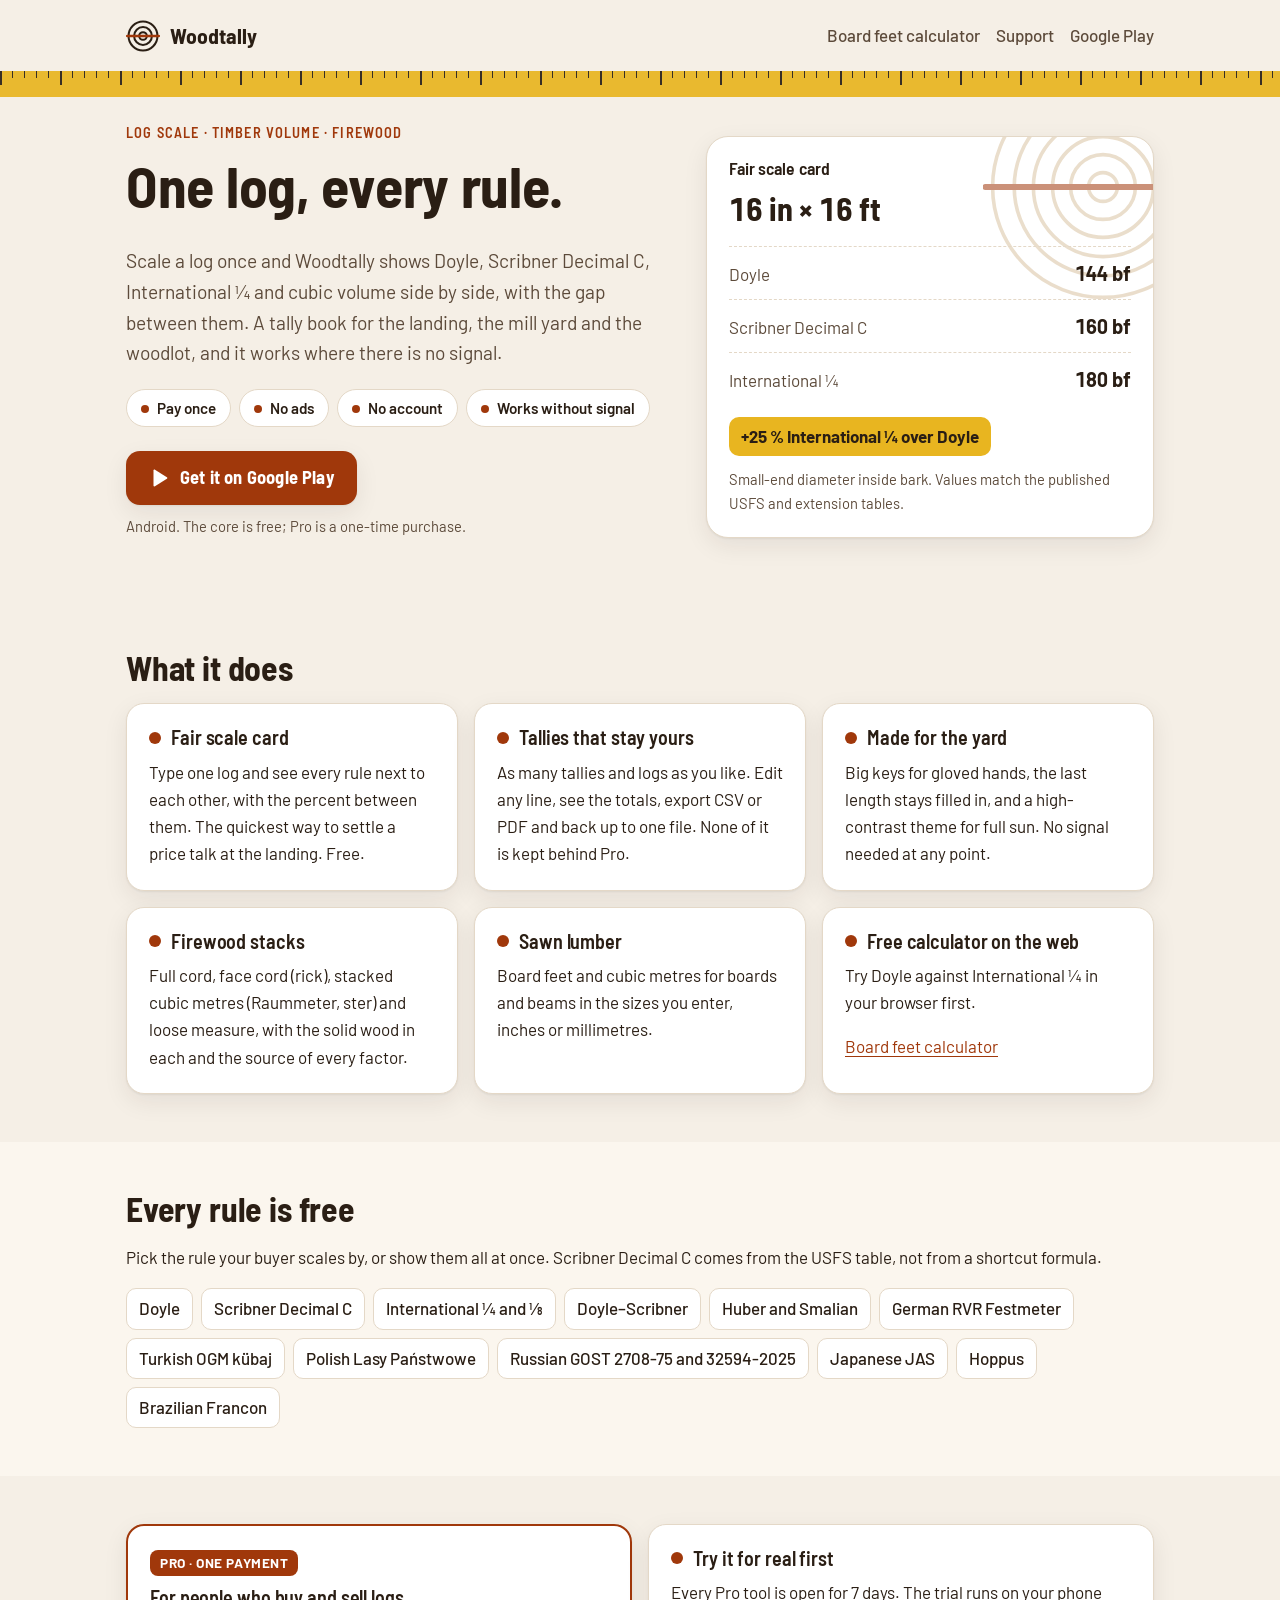
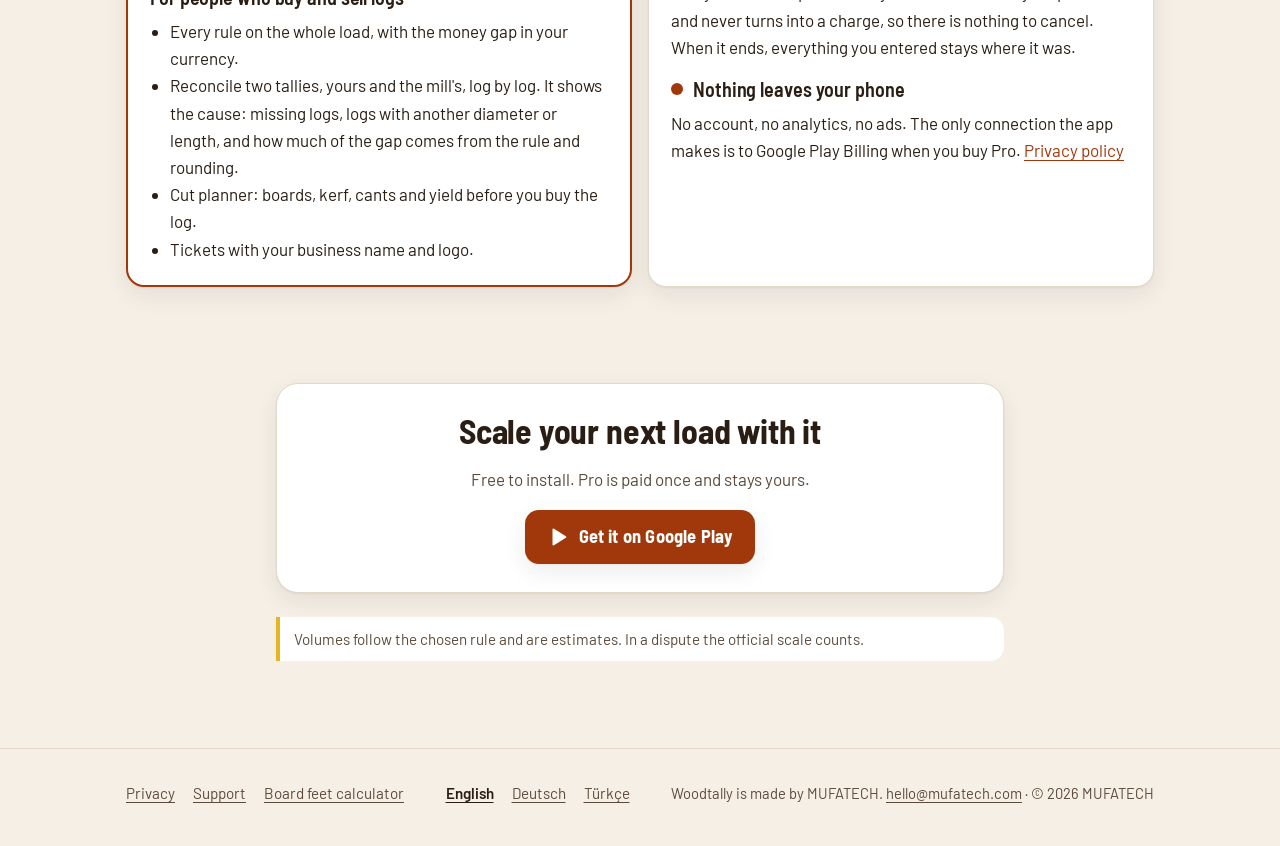
==== index.html @ 4776c8a7 "Site (EN/DE/TR: landing, privacy, support, free calculators, Impressum placeholder), English Play li" ====
<!doctype html>
<html lang="en">
<head>
  <meta charset="utf-8">
  <meta name="viewport" content="width=device-width, initial-scale=1">
  <title>Woodtally: log scale, board feet and firewood calculator</title>
  <meta name="description" content="One log, every rule. Doyle, Scribner Decimal C and International ¼ side by side, log tallies, cords and Festmeter. Works offline, no ads, pay once. For Android.">
  <link rel="canonical" href="https://mufa-tech.github.io/woodtally/">
  <link rel="alternate" hreflang="en" href="https://mufa-tech.github.io/woodtally/">
  <link rel="alternate" hreflang="de" href="https://mufa-tech.github.io/woodtally/de/">
  <link rel="alternate" hreflang="tr" href="https://mufa-tech.github.io/woodtally/tr/">
  <link rel="alternate" hreflang="x-default" href="https://mufa-tech.github.io/woodtally/">
  <meta property="og:type" content="website">
  <meta property="og:site_name" content="Woodtally">
  <meta property="og:title" content="Woodtally: log scale, board feet and firewood calculator">
  <meta property="og:description" content="One log, every rule. Doyle, Scribner Decimal C and International ¼ side by side, log tallies, cords and Festmeter. Works offline, no ads, pay once. For Android.">
  <meta property="og:url" content="https://mufa-tech.github.io/woodtally/">
  <meta property="og:locale" content="en_US">
  <meta property="og:locale:alternate" content="de_DE">
  <meta property="og:locale:alternate" content="tr_TR">
  <meta name="theme-color" content="#F5EFE6" media="(prefers-color-scheme: light)">
  <meta name="theme-color" content="#17120D" media="(prefers-color-scheme: dark)">
  <link rel="icon" href="favicon.svg" type="image/svg+xml">
  <link rel="preconnect" href="https://fonts.googleapis.com">
  <link rel="preconnect" href="https://fonts.gstatic.com" crossorigin>
  <link rel="stylesheet" href="https://fonts.googleapis.com/css2?family=Barlow:wght@400;500;600;700&amp;family=Barlow+Semi+Condensed:wght@600;700&amp;display=swap">
  <link rel="stylesheet" href="style.css">
</head>
<body>
  <a class="skip" href="#main">Skip to content</a>
  <header class="top">
    <div class="wrap">
      <a class="brand" href="./" aria-label="Woodtally home"><svg class="mark" viewBox="0 0 40 40" aria-hidden="true" focusable="false"><g class="rings" fill="none" stroke-width="2.4"><circle cx="20" cy="20" r="17"/><circle cx="20" cy="20" r="10.5"/><circle cx="20" cy="20" r="4.5"/></g><line class="cut" x1="1.5" y1="20" x2="38.5" y2="20" stroke-width="3.2" stroke-linecap="round"/></svg><span>Woodtally</span></a>
      <nav class="nav" aria-label="Woodtally">
        <a href="board-feet-calculator.html">Board feet calculator</a>
        <a href="support.html">Support</a>
        <a href="https://play.google.com/store/apps/details?id=com.mufatech.woodtally" rel="noopener">Google Play</a>
      </nav>
    </div>
  </header>
  <div class="tape" role="presentation"></div>
  <main id="main">
    <section class="hero">
      <div class="wrap">
        <div>
          <p class="kicker">Log scale · Timber volume · Firewood</p>
          <h1>One log, every rule.</h1>
          <p class="lead">Scale a log once and Woodtally shows Doyle, Scribner Decimal C, International ¼ and cubic volume side by side, with the gap between them. A tally book for the landing, the mill yard and the woodlot, and it works where there is no signal.</p>
          <ul class="chips" aria-label="In short">
            <li>Pay once</li><li>No ads</li><li>No account</li><li>Works without signal</li>
          </ul>
          <a class="btn " href="https://play.google.com/store/apps/details?id=com.mufatech.woodtally" rel="noopener"><svg viewBox="0 0 24 24" aria-hidden="true" focusable="false"><path d="M6 3.8v16.4c0 .8.9 1.3 1.6.9l13-8.2c.6-.4.6-1.4 0-1.8l-13-8.2C6.9 2.5 6 3 6 3.8z" fill="currentColor"/></svg><span>Get it on Google Play</span></a>
          <p class="small" style="margin-top:10px">Android. The core is free; Pro is a one-time purchase.</p>
        </div>
        <figure class="scale-card" aria-label="Example: fair scale card for one log">
          <svg class="grain" viewBox="0 0 200 200" aria-hidden="true" focusable="false"><g fill="none" stroke-width="3"><circle cx="100" cy="100" r="92"/><circle cx="100" cy="100" r="74"/><circle cx="100" cy="100" r="58"/><circle cx="100" cy="100" r="42"/><circle cx="100" cy="100" r="27"/><circle cx="100" cy="100" r="12"/></g><line x1="2" y1="100" x2="198" y2="100" stroke-width="5" stroke-linecap="round"/></svg>
          <h2>Fair scale card</h2>
          <div class="dims">16 in × 16 ft</div>
          <ul class="rows">
            <li><span>Doyle</span><span class="v">144 bf</span></li>
            <li><span>Scribner Decimal C</span><span class="v">160 bf</span></li>
            <li><span>International ¼</span><span class="v">180 bf</span></li>
          </ul>
          <div class="gap">+25 % International ¼ over Doyle</div>
          <figcaption class="small" style="margin-top:12px;position:relative">Small-end diameter inside bark. Values match the published USFS and extension tables.</figcaption>
        </figure>
      </div>
    </section>
    <div class="wrap">
      <!-- Screenshots placeholder: images are added later -->
      <div class="shots"></div>
    </div>
    <section>
      <div class="wrap">
        <h2>What it does</h2>
        <div class="grid grid-3">
          <div class="card"><h3><span class="dot"></span>Fair scale card</h3><p>Type one log and see every rule next to each other, with the percent between them. The quickest way to settle a price talk at the landing. Free.</p></div>
          <div class="card"><h3><span class="dot"></span>Tallies that stay yours</h3><p>As many tallies and logs as you like. Edit any line, see the totals, export CSV or PDF and back up to one file. None of it is kept behind Pro.</p></div>
          <div class="card"><h3><span class="dot"></span>Made for the yard</h3><p>Big keys for gloved hands, the last length stays filled in, and a high-contrast theme for full sun. No signal needed at any point.</p></div>
          <div class="card"><h3><span class="dot"></span>Firewood stacks</h3><p>Full cord, face cord (rick), stacked cubic metres (Raummeter, ster) and loose measure, with the solid wood in each and the source of every factor.</p></div>
          <div class="card"><h3><span class="dot"></span>Sawn lumber</h3><p>Board feet and cubic metres for boards and beams in the sizes you enter, inches or millimetres.</p></div>
          <div class="card"><h3><span class="dot"></span>Free calculator on the web</h3><p>Try Doyle against International ¼ in your browser first.</p><p><a href="board-feet-calculator.html">Board feet calculator</a></p></div>
        </div>
      </div>
    </section>
    <section class="alt">
      <div class="wrap">
        <h2>Every rule is free</h2>
        <p>Pick the rule your buyer scales by, or show them all at once. Scribner Decimal C comes from the USFS table, not from a shortcut formula.</p>
        <ul class="rules">
          <li>Doyle</li><li>Scribner Decimal C</li><li>International ¼ and ⅛</li><li>Doyle–Scribner</li><li>Huber and Smalian</li>
          <li>German RVR Festmeter</li><li>Turkish OGM kübaj</li><li>Polish Lasy Państwowe</li><li>Russian GOST 2708-75 and 32594-2025</li>
          <li>Japanese JAS</li><li>Hoppus</li><li>Brazilian Francon</li>
        </ul>
      </div>
    </section>
    <section>
      <div class="wrap">
        <div class="grid grid-2">
          <div class="card pro">
            <span class="tag">PRO · ONE PAYMENT</span>
            <h3>For people who buy and sell logs</h3>
            <ul>
              <li>Every rule on the whole load, with the money gap in your currency.</li>
              <li>Reconcile two tallies, yours and the mill's, log by log. It shows the cause: missing logs, logs with another diameter or length, and how much of the gap comes from the rule and rounding.</li>
              <li>Cut planner: boards, kerf, cants and yield before you buy the log.</li>
              <li>Tickets with your business name and logo.</li>
            </ul>
          </div>
          <div class="card">
            <h3><span class="dot"></span>Try it for real first</h3>
            <p>Every Pro tool is open for 7 days. The trial runs on your phone and never turns into a charge, so there is nothing to cancel. When it ends, everything you entered stays where it was.</p>
            <h3><span class="dot"></span>Nothing leaves your phone</h3>
            <p>No account, no analytics, no ads. The only connection the app makes is to Google Play Billing when you buy Pro. <a href="privacy.html">Privacy policy</a></p>
          </div>
        </div>
      </div>
    </section>
    <section>
      <div class="wrap narrow">
        <div class="cta">
          <h2>Scale your next load with it</h2>
          <p>Free to install. Pro is paid once and stays yours.</p>
          <a class="btn " href="https://play.google.com/store/apps/details?id=com.mufatech.woodtally" rel="noopener"><svg viewBox="0 0 24 24" aria-hidden="true" focusable="false"><path d="M6 3.8v16.4c0 .8.9 1.3 1.6.9l13-8.2c.6-.4.6-1.4 0-1.8l-13-8.2C6.9 2.5 6 3 6 3.8z" fill="currentColor"/></svg><span>Get it on Google Play</span></a>
        </div>
        <p class="disclaimer" style="margin-top:24px">Volumes follow the chosen rule and are estimates. In a dispute the official scale counts.</p>
      </div>
    </section>
  </main>
  <footer class="foot">
    <div class="wrap">
      <nav aria-label="Privacy, Support">
        <a href="privacy.html">Privacy</a>
        <a href="support.html">Support</a>
        <a href="board-feet-calculator.html">Board feet calculator</a>
      </nav>
      <nav aria-label="Language">
        <a href="./" hreflang="en" lang="en" aria-current="true">English</a>
        <a href="de/" hreflang="de" lang="de">Deutsch</a>
        <a href="tr/" hreflang="tr" lang="tr">Türkçe</a>
      </nav>
      <p class="small" style="margin:0">Woodtally is made by MUFATECH. <a href="mailto:hello@mufatech.com">hello@mufatech.com</a> · © 2026 MUFATECH</p>
    </div>
  </footer>
</body>
</html>
---- style.css ----
/* Woodtally site. Log end grain, marking-paint orange, tape yellow, sapwood cream. */

:root {
  --ground: #F5EFE6;
  --panel: #FFFFFF;
  --panel-2: #FBF6EE;
  --ink: #2A1E14;
  --ink-2: #5C4A3A;
  --line: #E4D8C7;
  --paint: #A0380B;
  --paint-ink: #FFFFFF;
  --tape: #E8B520;
  --tape-ink: #2A1E14;
  --ring: #D9C3A2;
  --good: #3F6B2A;
  --shadow: 0 1px 2px rgba(42, 30, 20, .06), 0 8px 24px rgba(42, 30, 20, .08);
  --r-s: 14px;
  --r-m: 18px;
  --r-l: 22px;
  --font: "Barlow", system-ui, -apple-system, "Segoe UI", Roboto, sans-serif;
  --font-head: "Barlow Semi Condensed", "Barlow", system-ui, sans-serif;
  color-scheme: light dark;
}

@media (prefers-color-scheme: dark) {
  :root {
    --ground: #17120D;
    --panel: #221A13;
    --panel-2: #1C1610;
    --ink: #F3E9DC;
    --ink-2: #C9B7A2;
    --line: #3A2E23;
    --paint: #F0874A;
    --paint-ink: #1A110A;
    --tape: #E8B520;
    --tape-ink: #1F160E;
    --ring: #4A3A2B;
    --good: #9BC47F;
    --shadow: 0 1px 2px rgba(0, 0, 0, .3), 0 10px 28px rgba(0, 0, 0, .35);
  }
}

*, *::before, *::after { box-sizing: border-box; }

html { -webkit-text-size-adjust: 100%; }

body {
  margin: 0;
  background: var(--ground);
  color: var(--ink);
  font-family: var(--font);
  font-size: 1.0625rem;
  line-height: 1.6;
  overflow-x: hidden;
}

img, svg { max-width: 100%; }

a { color: var(--paint); text-underline-offset: 3px; }
a:hover { text-decoration-thickness: 2px; }

:focus-visible { outline: 3px solid var(--tape); outline-offset: 2px; border-radius: 6px; }

h1, h2, h3 {
  font-family: var(--font-head);
  font-weight: 700;
  line-height: 1.12;
  letter-spacing: -.005em;
  margin: 0 0 .5em;
  text-wrap: balance;
}
h1 { font-size: clamp(2.1rem, 6.5vw, 3.6rem); }
h2 { font-size: clamp(1.5rem, 4vw, 2.1rem); }
h3 { font-size: 1.25rem; font-weight: 600; }
p { margin: 0 0 1em; }

.wrap { max-width: 1060px; margin: 0 auto; padding: 0 16px; }
.narrow { max-width: 760px; }

.skip { position: absolute; left: -999px; top: 8px; background: var(--panel); padding: 8px 12px; border-radius: 10px; }
.skip:focus { left: 16px; z-index: 10; }

/* Header */
.top { padding: 16px 0; }
.top .wrap { display: flex; align-items: center; gap: 12px; flex-wrap: wrap; justify-content: space-between; }
.brand { display: inline-flex; align-items: center; gap: 10px; color: var(--ink); text-decoration: none; font-family: var(--font-head); font-weight: 700; font-size: 1.35rem; }
.brand svg { width: 34px; height: 34px; flex: none; }
.nav { display: flex; gap: 4px 16px; flex-wrap: wrap; font-weight: 500; }
.nav a { color: var(--ink-2); text-decoration: none; padding: 6px 0; }
.nav a:hover, .nav a[aria-current="page"] { color: var(--ink); text-decoration: underline; text-decoration-color: var(--tape); text-decoration-thickness: 3px; }

/* Mark colours */
.mark .rings { stroke: currentColor; }
.mark .cut { stroke: var(--paint); }

/* Hero */
.hero { padding: 24px 0 48px; position: relative; }
.hero .wrap { display: grid; gap: 32px; align-items: center; }
@media (min-width: 880px) { .hero .wrap { grid-template-columns: 1.1fr .9fr; } }
.kicker { font-family: var(--font-head); font-weight: 600; text-transform: uppercase; letter-spacing: .08em; font-size: .9rem; color: var(--paint); margin-bottom: .6em; }
.lead { font-size: 1.2rem; color: var(--ink-2); max-width: 36em; }

.chips { list-style: none; padding: 0; margin: 20px 0 24px; display: flex; flex-wrap: wrap; gap: 8px; }
.chips li { background: var(--panel); border: 1px solid var(--line); border-radius: 999px; padding: 6px 14px; font-weight: 600; font-size: .95rem; }
.chips li::before { content: ""; display: inline-block; width: 8px; height: 8px; border-radius: 50%; background: var(--paint); margin-right: 8px; vertical-align: 1px; }

.btn {
  display: inline-flex; align-items: center; justify-content: center; gap: 10px;
  min-height: 52px; padding: 12px 22px; border-radius: var(--r-s);
  background: var(--paint); color: var(--paint-ink); text-decoration: none;
  font-family: var(--font-head); font-weight: 700; font-size: 1.15rem; letter-spacing: .01em;
  border: 0; cursor: pointer; box-shadow: var(--shadow);
}
.btn:hover { filter: brightness(1.06); text-decoration: none; }
.btn svg { width: 22px; height: 22px; }
.btn-tape { background: var(--tape); color: var(--tape-ink); }
.small { font-size: .92rem; color: var(--ink-2); }

/* Fair scale card (hero illustration) */
.scale-card {
  background: var(--panel); border-radius: var(--r-l); box-shadow: var(--shadow);
  padding: 22px; margin: 0; position: relative; overflow: hidden; border: 1px solid var(--line);
}
.scale-card .grain { position: absolute; right: -70px; top: -70px; width: 240px; height: 240px; opacity: .55; pointer-events: none; }
.scale-card .grain circle { stroke: var(--ring); }
.scale-card .grain line { stroke: var(--paint); }
.scale-card h2 { font-size: 1.1rem; font-weight: 600; margin: 0 0 4px; position: relative; }
.scale-card .dims { font-size: 2rem; font-family: var(--font-head); font-weight: 700; font-variant-numeric: tabular-nums; position: relative; margin-bottom: 12px; }
.rows { list-style: none; margin: 0; padding: 0; position: relative; }
.rows li { display: flex; justify-content: space-between; align-items: baseline; gap: 12px; padding: 10px 0; border-top: 1px dashed var(--line); }
.rows li span:first-child { color: var(--ink-2); }
.rows .v { font-variant-numeric: tabular-nums; font-weight: 700; font-size: 1.25rem; white-space: nowrap; }
.gap { margin-top: 12px; display: inline-flex; align-items: center; gap: 8px; background: var(--tape); color: var(--tape-ink); border-radius: 10px; padding: 6px 12px; font-weight: 700; font-variant-numeric: tabular-nums; position: relative; }

/* Measuring tape divider */
.tape {
  height: 26px; margin: 0;
  background-color: var(--tape);
  background-image:
    repeating-linear-gradient(90deg, var(--tape-ink) 0 2px, transparent 2px 60px),
    repeating-linear-gradient(90deg, var(--tape-ink) 0 1px, transparent 1px 12px);
  background-size: 100% 14px, 100% 7px;
  background-repeat: no-repeat;
  background-position: 0 0, 0 0;
  opacity: .92;
}

/* Sections */
section { padding: 48px 0; }
.alt { background: var(--panel-2); }
.grid { display: grid; gap: 16px; }
@media (min-width: 640px) { .grid-2 { grid-template-columns: 1fr 1fr; } }
@media (min-width: 900px) { .grid-3 { grid-template-columns: repeat(3, 1fr); } }
.card { background: var(--panel); border: 1px solid var(--line); border-radius: var(--r-m); padding: 22px; box-shadow: var(--shadow); }
.card h3 { display: flex; align-items: center; gap: 10px; }
.card h3 .dot { width: 12px; height: 12px; border-radius: 50%; background: var(--paint); flex: none; }
.card p:last-child, .card ul:last-child { margin-bottom: 0; }
.card ul { padding-left: 1.2em; margin: 0 0 1em; }

.rules { list-style: none; padding: 0; margin: 0; display: flex; flex-wrap: wrap; gap: 8px; }
.rules li { background: var(--panel); border: 1px solid var(--line); border-radius: 10px; padding: 6px 12px; font-weight: 500; }

.pro { border: 2px solid var(--paint); }
.pro .tag { display: inline-block; background: var(--paint); color: var(--paint-ink); border-radius: 8px; padding: 2px 10px; font-weight: 700; font-size: .85rem; letter-spacing: .04em; margin-bottom: 10px; }

/* Screenshots placeholder */
.shots { display: flex; gap: 16px; overflow-x: auto; scroll-snap-type: x mandatory; padding-bottom: 8px; }
.shots:empty { display: none; }
.shots img { width: 240px; max-width: 70vw; height: auto; border-radius: var(--r-m); scroll-snap-align: start; box-shadow: var(--shadow); }

.cta { background: var(--panel); border-radius: var(--r-l); padding: 28px 22px; border: 1px solid var(--line); box-shadow: var(--shadow); text-align: center; }
.cta p { color: var(--ink-2); max-width: 34em; margin-left: auto; margin-right: auto; }

.disclaimer { border-left: 4px solid var(--tape); padding: 10px 14px; background: var(--panel); border-radius: 0 var(--r-s) var(--r-s) 0; color: var(--ink-2); font-size: .95rem; }

/* Prose pages */
.prose { padding-top: 16px; padding-bottom: 56px; }
.prose h2 { margin-top: 1.6em; font-size: 1.5rem; }
.prose ul { padding-left: 1.3em; }
.prose li { margin-bottom: .4em; }
.meta { color: var(--ink-2); font-size: .95rem; }

details { background: var(--panel); border: 1px solid var(--line); border-radius: var(--r-s); padding: 0 18px; margin-bottom: 10px; }
details[open] { padding-bottom: 14px; }
summary { cursor: pointer; font-weight: 600; padding: 14px 0; min-height: 48px; list-style-position: outside; }
summary::marker { color: var(--paint); }

/* Calculators */
.calc { display: grid; gap: 20px; }
@media (min-width: 860px) { .calc { grid-template-columns: 1fr 1fr; align-items: start; } }
.form { display: grid; gap: 14px; }
.field label, .field .label { display: block; font-weight: 600; margin-bottom: 6px; }
.field .hint { display: block; font-weight: 400; color: var(--ink-2); font-size: .9rem; }
.field input, .field select {
  width: 100%; min-height: 52px; padding: 10px 14px;
  font: inherit; font-size: 1.25rem; font-variant-numeric: tabular-nums;
  color: var(--ink); background: var(--panel-2);
  border: 2px solid var(--line); border-radius: var(--r-s);
}
.field select { font-size: 1.05rem; }
.field input:focus, .field select:focus { border-color: var(--paint); outline: none; box-shadow: 0 0 0 3px color-mix(in srgb, var(--tape) 55%, transparent); }
.field input[aria-invalid="true"] { border-color: #C0392B; }
.unit-row { display: grid; grid-template-columns: 1fr 1fr; gap: 12px; }
@media (max-width: 359px) { .unit-row { grid-template-columns: 1fr; } }

.radio-row { display: grid; gap: 8px; }
.radio-row label { display: flex; gap: 10px; align-items: flex-start; background: var(--panel-2); border: 2px solid var(--line); border-radius: var(--r-s); padding: 12px 14px; min-height: 52px; cursor: pointer; font-weight: 500; }
.radio-row input { width: 20px; height: 20px; margin: 2px 0 0; accent-color: var(--paint); flex: none; }
.radio-row label:has(input:checked) { border-color: var(--paint); }

.results { display: grid; gap: 12px; }
.res { background: var(--panel-2); border: 1px solid var(--line); border-radius: var(--r-s); padding: 14px 16px; }
.res .k { color: var(--ink-2); font-weight: 500; font-size: .95rem; }
.res .n { font-family: var(--font-head); font-weight: 700; font-size: clamp(1.9rem, 7vw, 2.6rem); line-height: 1.1; font-variant-numeric: tabular-nums; }
.res .s { font-size: .9rem; color: var(--ink-2); }
.res.hl { background: var(--tape); color: var(--tape-ink); border-color: transparent; }
.res.hl .k, .res.hl .s { color: var(--tape-ink); opacity: .85; }
.res.muted .n { font-size: 1.15rem; font-family: var(--font); font-weight: 600; }
.msg { min-height: 1.5em; color: var(--ink-2); font-size: .95rem; margin: 0; }

table { width: 100%; border-collapse: collapse; font-variant-numeric: tabular-nums; background: var(--panel); border-radius: var(--r-s); overflow: hidden; }
.table-wrap { overflow-x: auto; border: 1px solid var(--line); border-radius: var(--r-s); }
th, td { text-align: right; padding: 10px 12px; border-bottom: 1px solid var(--line); white-space: nowrap; }
th:first-child, td:first-child { text-align: left; white-space: normal; min-width: 4.5em; }
thead th { font-family: var(--font-head); font-weight: 600; background: var(--panel-2); }
tbody tr:last-child td { border-bottom: 0; }
.neg { color: var(--paint); font-weight: 600; }

.formula { font-family: ui-monospace, "SF Mono", Menlo, Consolas, monospace; font-size: .95rem; background: var(--panel-2); border: 1px solid var(--line); border-radius: 10px; padding: 2px 8px; white-space: nowrap; }
.formula-block { display: block; white-space: normal; padding: 10px 12px; margin: 0 0 1em; overflow-wrap: anywhere; }

/* Footer */
.foot { padding: 32px 0 40px; border-top: 1px solid var(--line); margin-top: 24px; color: var(--ink-2); font-size: .95rem; }
.foot .wrap { display: flex; flex-wrap: wrap; gap: 12px 24px; justify-content: space-between; align-items: center; }
.foot nav { display: flex; flex-wrap: wrap; gap: 6px 18px; }
.foot a { color: var(--ink-2); }
.foot a[aria-current="page"], .foot a[aria-current="true"] { color: var(--ink); font-weight: 600; }

@media (prefers-reduced-motion: no-preference) {
  .btn { transition: filter .15s ease; }
}

@media print {
  .top .nav, .foot nav, .btn, .tape { display: none; }
  body { background: #fff; color: #000; }
}
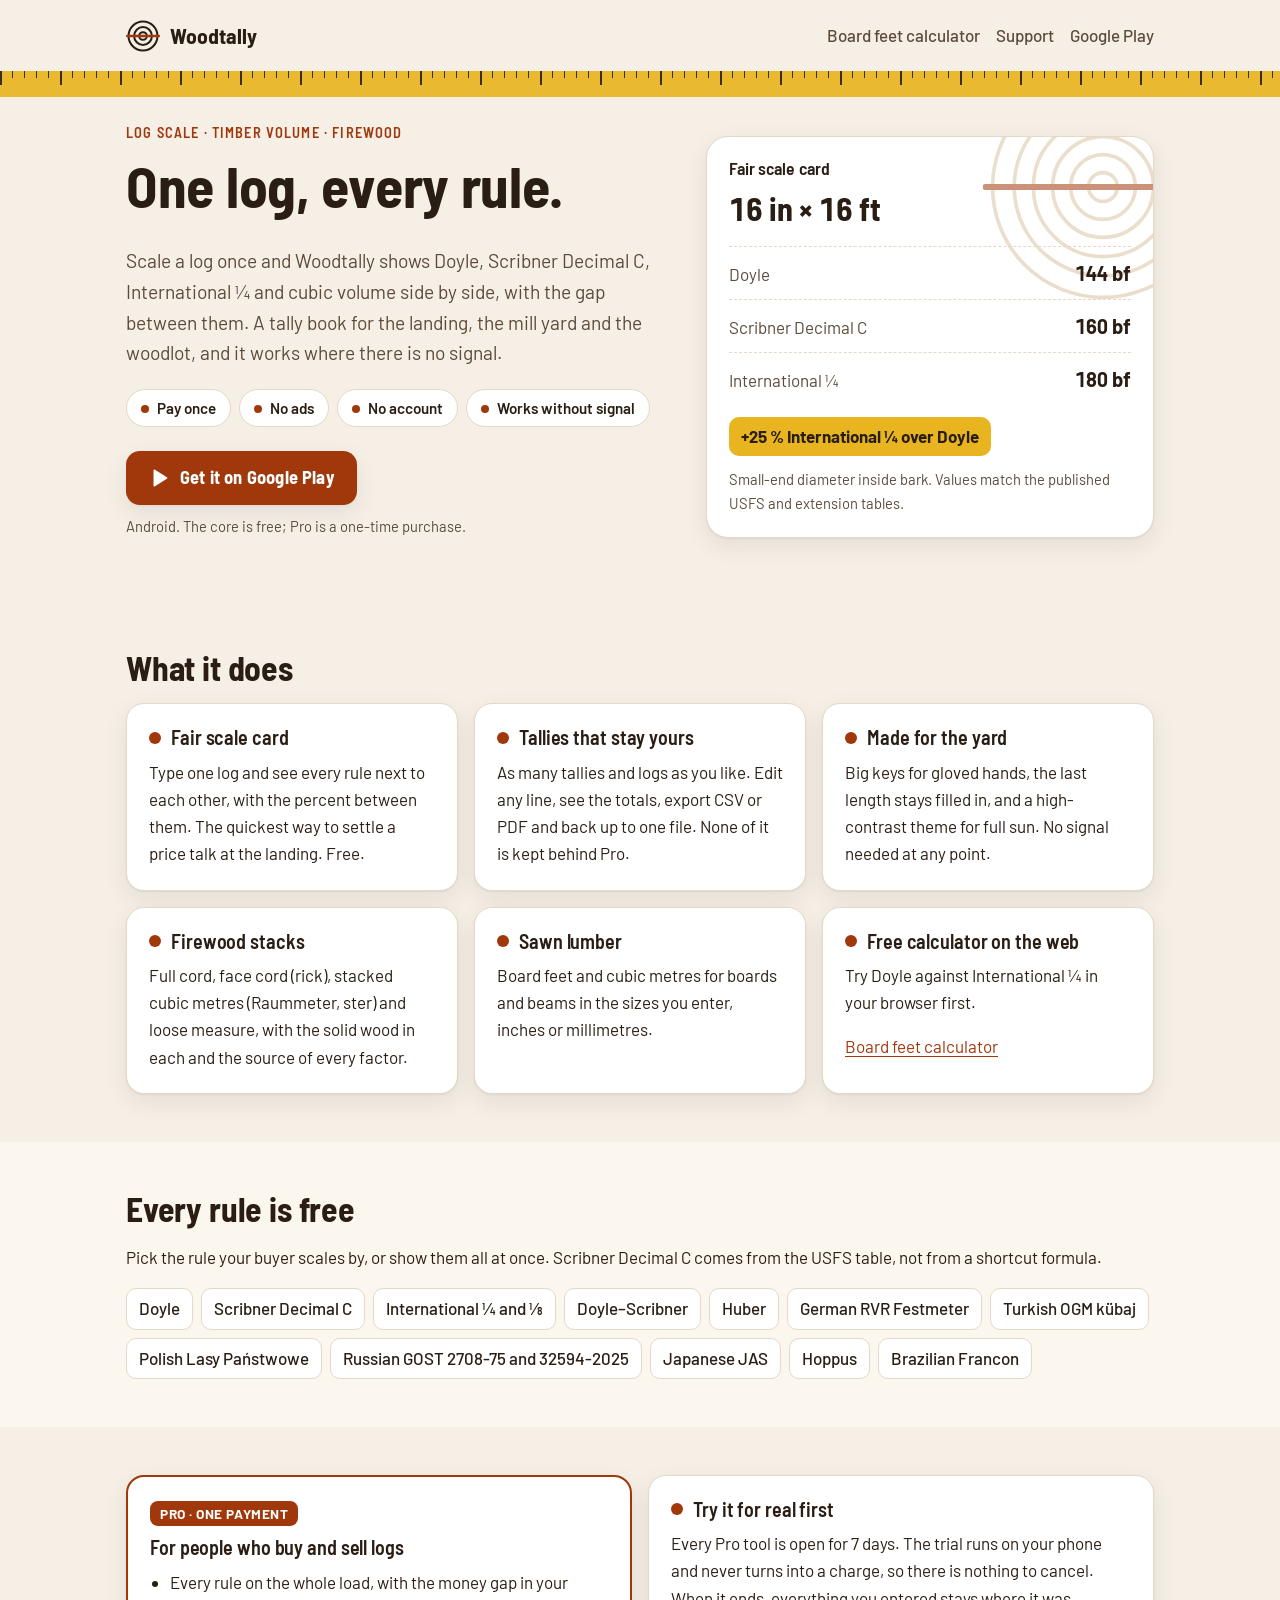
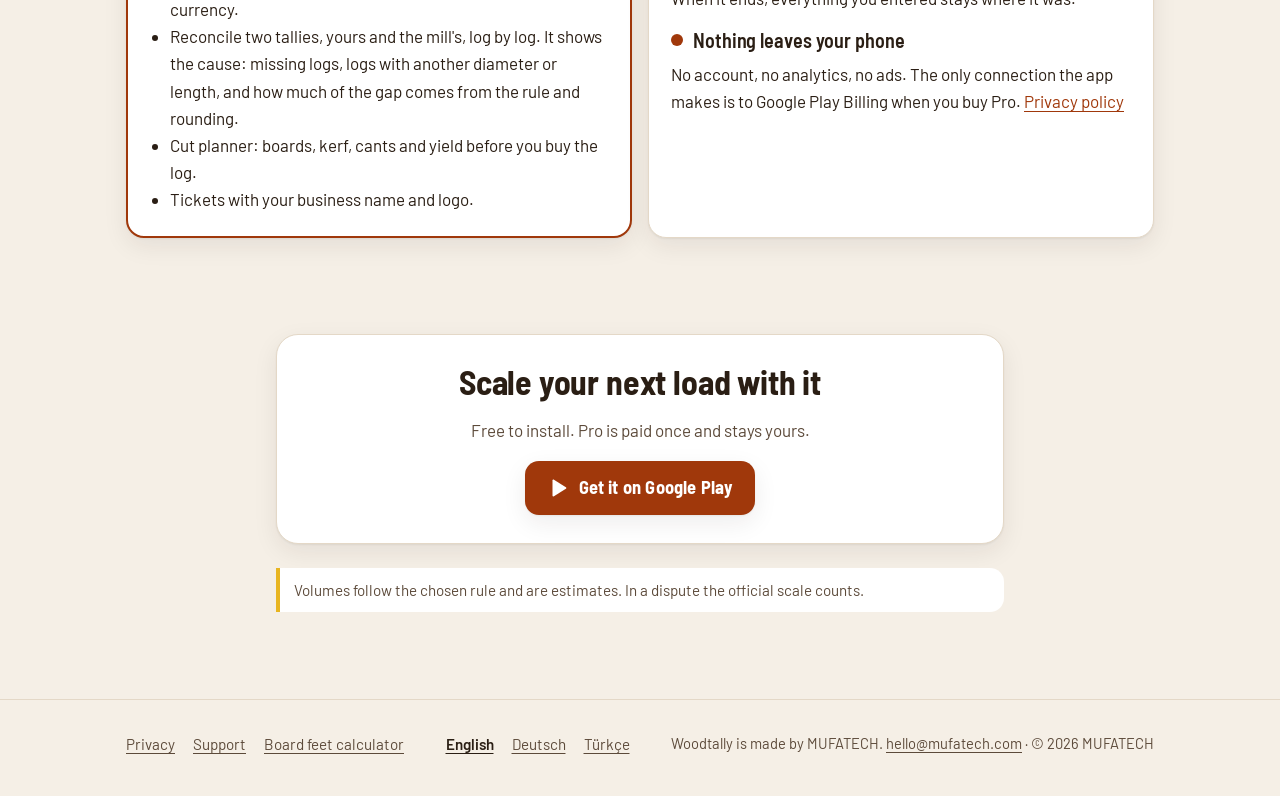
==== commit ccea7dbc: "Site: no Smalian, RVR described as entered under bark (no bark deduction claim) Co-Authored-By: Clau" ====
--- a/index.html
+++ b/index.html
@@ -88,7 +88,7 @@
         <h2>Every rule is free</h2>
         <p>Pick the rule your buyer scales by, or show them all at once. Scribner Decimal C comes from the USFS table, not from a shortcut formula.</p>
         <ul class="rules">
-          <li>Doyle</li><li>Scribner Decimal C</li><li>International ¼ and ⅛</li><li>Doyle–Scribner</li><li>Huber and Smalian</li>
+          <li>Doyle</li><li>Scribner Decimal C</li><li>International ¼ and ⅛</li><li>Doyle–Scribner</li><li>Huber</li>
           <li>German RVR Festmeter</li><li>Turkish OGM kübaj</li><li>Polish Lasy Państwowe</li><li>Russian GOST 2708-75 and 32594-2025</li>
           <li>Japanese JAS</li><li>Hoppus</li><li>Brazilian Francon</li>
         </ul>
